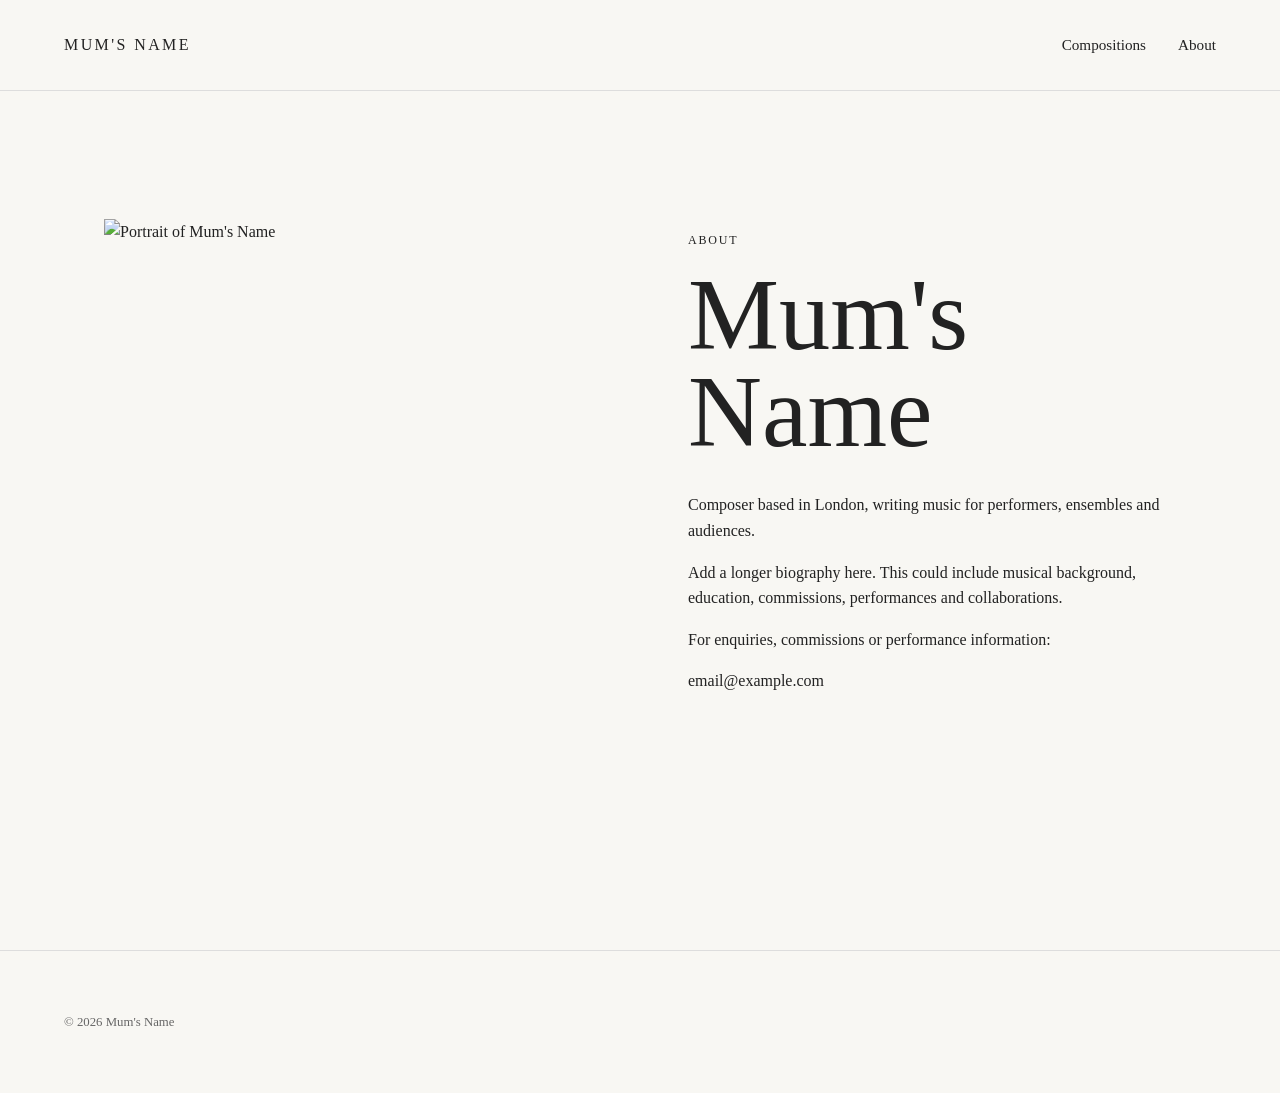
==== about.html @ 6aef1359 "basic webpage" ====
<!DOCTYPE html>
<html lang="en">
<head>
  <meta charset="UTF-8">
  <meta name="viewport" content="width=device-width, initial-scale=1.0">
  <title>About — Mum's Name</title>
  <link rel="stylesheet" href="style.css">
</head>

<body>

  <header>
    <a class="logo" href="index.html">MUM'S NAME</a>

    <nav>
      <a href="compositions.html">Compositions</a>
      <a href="about.html">About</a>
    </nav>
  </header>

  <main>

    <section class="about">

      <img src="images/portrait.jpg" alt="Portrait of Mum's Name">

      <div>
        <p class="eyebrow">About</p>
        <h1>Mum's Name</h1>

        <p>
          Composer based in London, writing music for
          performers, ensembles and audiences.
        </p>

        <p>
          Add a longer biography here. This could include
          musical background, education, commissions,
          performances and collaborations.
        </p>

        <p>
          For enquiries, commissions or performance information:
        </p>

        <a href="mailto:email@example.com">
          email@example.com
        </a>
      </div>

    </section>

  </main>

  <footer>
    <p>© 2026 Mum's Name</p>
  </footer>

  <script src="script.js"></script>
</body>
</html>
---- style.css ----
/* ---------- Base ---------- */

* {
  box-sizing: border-box;
}

body {
  margin: 0;
  font-family: Georgia, serif;
  color: #222;
  background: #f8f7f3;
  line-height: 1.6;
}

a {
  color: inherit;
  text-decoration: none;
}

img {
  width: 100%;
  display: block;
}


/* ---------- Header ---------- */

header {
  display: flex;
  justify-content: space-between;
  align-items: center;
  padding: 2rem 5%;
  border-bottom: 1px solid #ddd;
}

.logo {
  font-size: 1rem;
  letter-spacing: 0.15em;
}

nav {
  display: flex;
  gap: 2rem;
  font-size: 0.95rem;
}

nav a:hover {
  text-decoration: underline;
}


/* ---------- General ---------- */

main {
  max-width: 1200px;
  margin: auto;
  padding: 0 5%;
}

.eyebrow {
  text-transform: uppercase;
  letter-spacing: 0.15em;
  font-size: 0.75rem;
  margin-bottom: 1rem;
}

h1 {
  font-size: clamp(3rem, 8vw, 7rem);
  line-height: 0.95;
  font-weight: normal;
  margin: 0 0 2rem;
}

h2 {
  font-size: 2rem;
  font-weight: normal;
}

.intro {
  font-size: 1.3rem;
  max-width: 500px;
}


/* ---------- Buttons ---------- */

.button {
  display: inline-block;
  margin-top: 1rem;
  padding: 0.8rem 1.4rem;
  border: 1px solid #222;
}

.button:hover {
  background: #222;
  color: white;
}


/* ---------- Homepage ---------- */

.hero {
  padding: 12rem 0;
}

.featured {
  display: grid;
  grid-template-columns: 1fr 1fr;
  gap: 5rem;
  align-items: center;
  padding: 6rem 0;
}

.featured-text {
  max-width: 500px;
}

audio {
  width: 100%;
  margin: 1.5rem 0;
}


/* ---------- Compositions ---------- */

.page-heading {
  padding: 8rem 0 5rem;
}

.work {
  display: grid;
  grid-template-columns: 1fr 1fr;
  gap: 4rem;
  padding: 4rem 0;
  border-top: 1px solid #ddd;
}

.meta {
  font-size: 0.85rem;
  color: #666;
}


/* ---------- About ---------- */

.about {
  display: grid;
  grid-template-columns: 1fr 1fr;
  gap: 6rem;
  padding: 8rem 0;
}

.about img {
  max-height: 700px;
  object-fit: cover;
}


/* ---------- Footer ---------- */

footer {
  margin-top: 8rem;
  padding: 3rem 5%;
  border-top: 1px solid #ddd;
  color: #666;
  font-size: 0.8rem;
}


/* ---------- Mobile ---------- */

@media (max-width: 700px) {

  header {
    align-items: flex-start;
    gap: 1rem;
  }

  nav {
    gap: 1rem;
  }

  .hero {
    padding: 7rem 0;
  }

  .featured,
  .work,
  .about {
    grid-template-columns: 1fr;
    gap: 2rem;
  }

  .page-heading {
    padding: 6rem 0 3rem;
  }

}
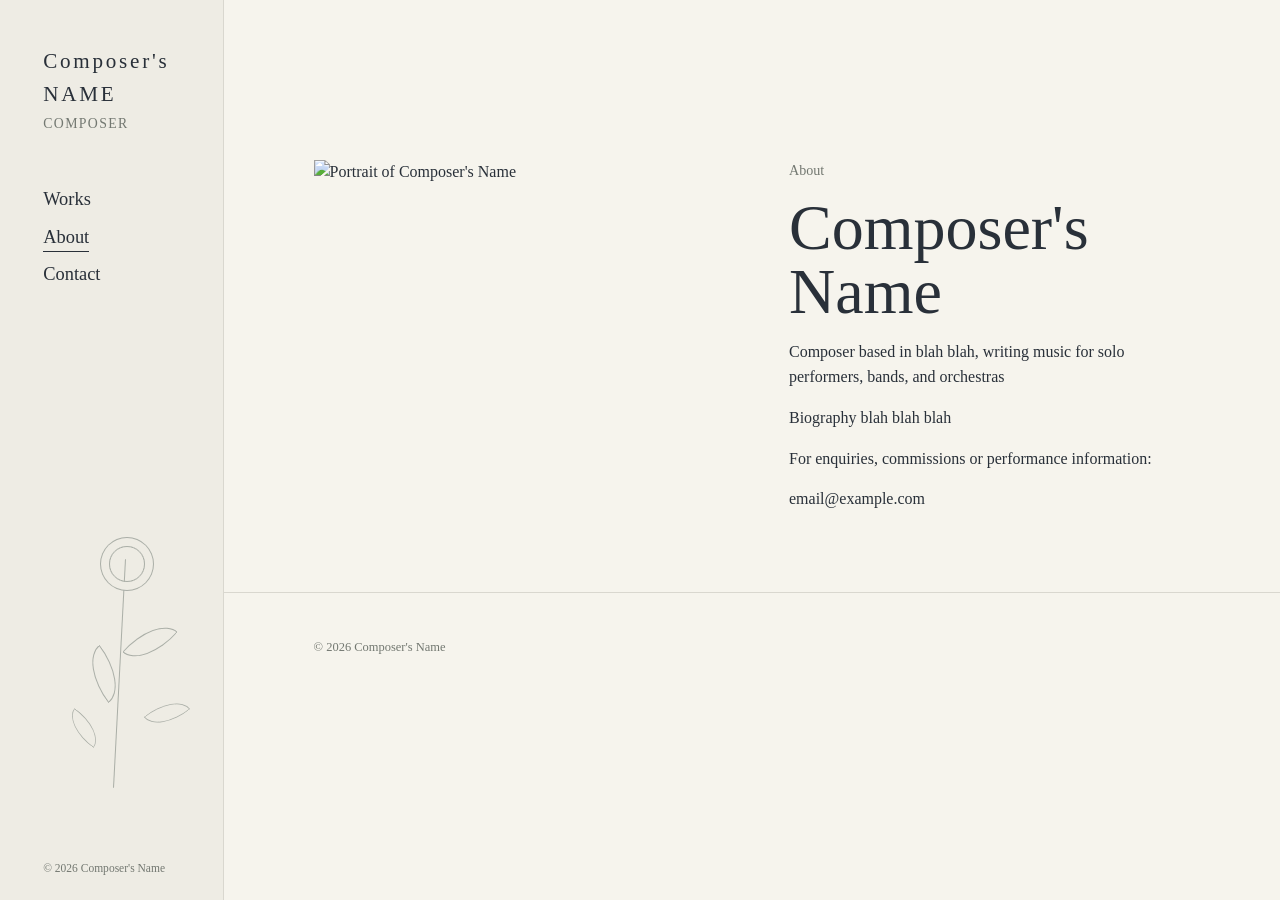
==== commit 6cd80ba7: "Updated frontent of app and made easier to edit content" ====
--- a/about.html
+++ b/about.html
@@ -3,47 +3,62 @@
 <head>
   <meta charset="UTF-8">
   <meta name="viewport" content="width=device-width, initial-scale=1.0">
-  <title>About — Mum's Name</title>
+  <title data-page-title>Loading...</title>
   <link rel="stylesheet" href="style.css">
 </head>
 
 <body>
 
-  <header>
-    <a class="logo" href="index.html">MUM'S NAME</a>
+  <header class="site-header">
+    <div class="brand-lockup">
+      <a class="logo" href="index.html">Composer's NAME</a>
+      <span class="brand-role">Composer</span>
+    </div>
 
     <nav>
-      <a href="compositions.html">Compositions</a>
-      <a href="about.html">About</a>
+      <a href="compositions.html">Works</a>
+      <a class="active" href="about.html">About</a>
+      <a href="mailto:email@example.com">Contact</a>
     </nav>
+
+    <div class="botanical" aria-hidden="true">
+      <span class="botanical-stem"></span>
+      <span class="leaf leaf-one"></span>
+      <span class="leaf leaf-two"></span>
+      <span class="leaf leaf-three"></span>
+      <span class="leaf leaf-four"></span>
+      <span class="flower"></span>
+    </div>
+
+    <p class="copyright">© 2026 Composer's Name</p>
   </header>
 
   <main>
 
     <section class="about">
 
-      <img src="images/portrait.jpg" alt="Portrait of Mum's Name">
+      <img src="images/portrait.jpg" alt="Portrait of Composer's Name">
 
       <div>
-        <p class="eyebrow">About</p>
-        <h1>Mum's Name</h1>
+        <p class="eyebrow" data-about-eyebrow>About</p>
+        <h1 data-about-heading>Composer's Name</h1>
 
-        <p>
+        <p data-about-intro>
           Composer based in London, writing music for
           performers, ensembles and audiences.
         </p>
 
-        <p>
+        <p data-about-bio>
           Add a longer biography here. This could include
           musical background, education, commissions,
           performances and collaborations.
         </p>
 
-        <p>
+        <p data-about-contact-label>
           For enquiries, commissions or performance information:
         </p>
 
-        <a href="mailto:email@example.com">
+        <a href="mailto:email@example.com" data-about-email>
           email@example.com
         </a>
       </div>
@@ -53,9 +68,10 @@
   </main>
 
   <footer>
-    <p>© 2026 Mum's Name</p>
+    <p data-footer>© 2026 Composer's Name</p>
   </footer>
 
+  <script src="content.js"></script>
   <script src="script.js"></script>
 </body>
 </html>
--- a/style.css
+++ b/style.css
@@ -1,198 +1,97 @@
 /* ---------- Base ---------- */
 
-* {
-  box-sizing: border-box;
+:root {
+  --paper: #f6f4ed;
+  --rail: #eeece4;
+  --ink: #293039;
+  --muted: #737871;
+  --rule: #d9d7cf;
+  --accent: #a34e3b;
 }
+
+* { box-sizing: border-box; }
 
 body {
   margin: 0;
-  font-family: Georgia, serif;
-  color: #222;
-  background: #f8f7f3;
-  line-height: 1.6;
+  font-family: Georgia, "Times New Roman", serif;
+  color: var(--ink);
+  background: var(--paper);
+  line-height: 1.55;
 }
 
-a {
-  color: inherit;
-  text-decoration: none;
+a { color: inherit; text-decoration: none; }
+img { width: 100%; display: block; }
+
+.site-header {
+  position: fixed;
+  inset: 0 auto 0 0;
+  width: 224px;
+  padding: 2.8rem 2.7rem 2rem;
+  background: var(--rail);
+  border-right: 1px solid var(--rule);
+  z-index: 2;
 }
 
-img {
-  width: 100%;
-  display: block;
-}
+.brand-lockup { display: flex; flex-direction: column; gap: 0.15rem; }
+.logo { font-size: 1.32rem; letter-spacing: 0.13em; }
+.brand-role { color: var(--muted); font-size: 0.864rem; letter-spacing: 0.1em; text-transform: uppercase; }
 
+nav { display: flex; flex-direction: column; gap: 0.5rem; margin-top: 3.2rem; font-size: 1.152rem; }
+nav a { width: fit-content; border-bottom: 1px solid transparent; }
+nav a:hover, nav a.active { border-bottom-color: var(--ink); }
 
-/* ---------- Header ---------- */
+.botanical { position: absolute; left: 2.9rem; right: 2rem; bottom: 7rem; height: 260px; opacity: 0.52; }
+.botanical-stem { position: absolute; left: 50%; bottom: 0; width: 1px; height: 88%; background: #6d7770; transform: rotate(3deg); }
+.leaf { position: absolute; width: 28px; height: 52px; border: 1px solid #6d7770; border-radius: 100% 0 100% 0; }
+.leaf-one { left: 30%; bottom: 34%; transform: rotate(-37deg); }
+.leaf-two { right: 19%; bottom: 46%; transform: rotate(42deg); }
+.leaf-three { left: 16%; bottom: 13%; transform: rotate(-54deg) scale(0.75); }
+.leaf-four { right: 7%; bottom: 19%; transform: rotate(52deg) scale(0.8); }
+.flower { position: absolute; left: 43%; top: 7%; width: 36px; height: 36px; border: 1px solid #6d7770; border-radius: 50%; box-shadow: 0 0 0 8px var(--rail), 0 0 0 9px #6d7770; }
+.copyright { position: absolute; bottom: 1.4rem; margin: 0; color: var(--muted); font-size: 0.72rem; }
 
-header {
-  display: flex;
-  justify-content: space-between;
-  align-items: center;
-  padding: 2rem 5%;
-  border-bottom: 1px solid #ddd;
-}
+main { max-width: 1050px; margin-left: 224px; padding: 0 7%; }
+.eyebrow { margin: 0 0 0.9rem; color: var(--muted); font-size: 0.88rem; }
+h1 { margin: 0; font-size: clamp(2.8rem, 5vw, 4.6rem); line-height: 1; font-weight: normal; }
+h2 { margin: 0; font-size: 1.05rem; font-weight: normal; }
+.intro { max-width: 500px; font-size: 1.2rem; }
 
-.logo {
-  font-size: 1rem;
-  letter-spacing: 0.15em;
-}
+.button { display: inline-block; margin-top: 1rem; padding: 0.65rem 1.1rem; border: 1px solid var(--ink); }
+.button:hover { color: var(--paper); background: var(--ink); }
 
-nav {
-  display: flex;
-  gap: 2rem;
-  font-size: 0.95rem;
-}
+.hero { min-height: 70vh; padding: 18vh 0 10vh; }
+.featured { display: grid; grid-template-columns: minmax(0, 1fr) minmax(0, 0.9fr); gap: 5rem; align-items: center; padding: 5rem 0; border-top: 1px solid var(--rule); }
+.featured-text { max-width: 420px; }
+audio { width: 100%; margin: 1rem 0; }
 
-nav a:hover {
-  text-decoration: underline;
-}
+.page-heading { padding: 7.5rem 0 3.4rem; }
+.page-heading .eyebrow { margin-top: 1rem; }
+.works { display: grid; grid-template-columns: repeat(2, minmax(0, 1fr)); column-gap: 3.2rem; row-gap: 3.5rem; padding-bottom: 4rem; }
+.work { min-width: 0; }
+.work > div:last-child { padding-top: 1rem; }
+.score-preview { position: relative; aspect-ratio: 1.78 / 1; overflow: hidden; border: 1px solid #dfdcd3; background-color: #e9e5da; background-image: repeating-linear-gradient(to bottom, transparent 0 18px, rgba(71, 76, 72, 0.25) 19px 20px); }
+.score-preview img { position: relative; z-index: 1; height: 100%; object-fit: cover; }
+.score-lines { position: absolute; inset: 25% 8% 25%; background: repeating-linear-gradient(to bottom, transparent 0 5px, rgba(51, 57, 54, 0.45) 6px 7px); }
+.score-notes { position: absolute; top: 34%; left: 18%; color: rgba(48, 54, 50, 0.55); font-size: 2rem; letter-spacing: 2.2rem; transform: rotate(-5deg); }
+.meta { margin: 0.2rem 0 0; color: var(--muted); font-size: 0.8rem; }
+.listen { margin-top: 0.85rem; font-size: 0.82rem; }
+.listen summary { cursor: pointer; list-style: none; }
+.listen summary::before { content: "▶"; margin-right: 0.55rem; font-size: 0.66rem; }
+.listen[open] summary::before { content: "▼"; }
+.listen audio { margin-top: 0.6rem; }
 
+.about { display: grid; grid-template-columns: minmax(0, 1fr) minmax(0, 1fr); gap: 5rem; padding: 10rem 0 5rem; }
+.about img { max-height: 580px; object-fit: cover; }
 
-/* ---------- General ---------- */
-
-main {
-  max-width: 1200px;
-  margin: auto;
-  padding: 0 5%;
-}
-
-.eyebrow {
-  text-transform: uppercase;
-  letter-spacing: 0.15em;
-  font-size: 0.75rem;
-  margin-bottom: 1rem;
-}
-
-h1 {
-  font-size: clamp(3rem, 8vw, 7rem);
-  line-height: 0.95;
-  font-weight: normal;
-  margin: 0 0 2rem;
-}
-
-h2 {
-  font-size: 2rem;
-  font-weight: normal;
-}
-
-.intro {
-  font-size: 1.3rem;
-  max-width: 500px;
-}
-
-
-/* ---------- Buttons ---------- */
-
-.button {
-  display: inline-block;
-  margin-top: 1rem;
-  padding: 0.8rem 1.4rem;
-  border: 1px solid #222;
-}
-
-.button:hover {
-  background: #222;
-  color: white;
-}
-
-
-/* ---------- Homepage ---------- */
-
-.hero {
-  padding: 12rem 0;
-}
-
-.featured {
-  display: grid;
-  grid-template-columns: 1fr 1fr;
-  gap: 5rem;
-  align-items: center;
-  padding: 6rem 0;
-}
-
-.featured-text {
-  max-width: 500px;
-}
-
-audio {
-  width: 100%;
-  margin: 1.5rem 0;
-}
-
-
-/* ---------- Compositions ---------- */
-
-.page-heading {
-  padding: 8rem 0 5rem;
-}
-
-.work {
-  display: grid;
-  grid-template-columns: 1fr 1fr;
-  gap: 4rem;
-  padding: 4rem 0;
-  border-top: 1px solid #ddd;
-}
-
-.meta {
-  font-size: 0.85rem;
-  color: #666;
-}
-
-
-/* ---------- About ---------- */
-
-.about {
-  display: grid;
-  grid-template-columns: 1fr 1fr;
-  gap: 6rem;
-  padding: 8rem 0;
-}
-
-.about img {
-  max-height: 700px;
-  object-fit: cover;
-}
-
-
-/* ---------- Footer ---------- */
-
-footer {
-  margin-top: 8rem;
-  padding: 3rem 5%;
-  border-top: 1px solid #ddd;
-  color: #666;
-  font-size: 0.8rem;
-}
-
-
-/* ---------- Mobile ---------- */
+footer { margin-left: 224px; padding: 2rem 7%; border-top: 1px solid var(--rule); color: var(--muted); font-size: 0.78rem; }
 
 @media (max-width: 700px) {
-
-  header {
-    align-items: flex-start;
-    gap: 1rem;
-  }
-
-  nav {
-    gap: 1rem;
-  }
-
-  .hero {
-    padding: 7rem 0;
-  }
-
-  .featured,
-  .work,
-  .about {
-    grid-template-columns: 1fr;
-    gap: 2rem;
-  }
-
-  .page-heading {
-    padding: 6rem 0 3rem;
-  }
-
+  .site-header { position: relative; width: 100%; height: auto; min-height: 0; padding: 1.5rem 7%; border-right: 0; border-bottom: 1px solid var(--rule); }
+  nav { flex-direction: row; gap: 1.2rem; margin-top: 1.4rem; font-size: 0.88rem; }
+  .botanical, .copyright { display: none; }
+  main, footer { margin-left: 0; }
+  .hero { min-height: auto; padding: 7rem 0; }
+  .featured, .about { grid-template-columns: 1fr; gap: 2rem; padding: 5rem 0; }
+  .page-heading { padding: 5rem 0 2.8rem; }
+  .works { grid-template-columns: 1fr; row-gap: 2.8rem; }
 }
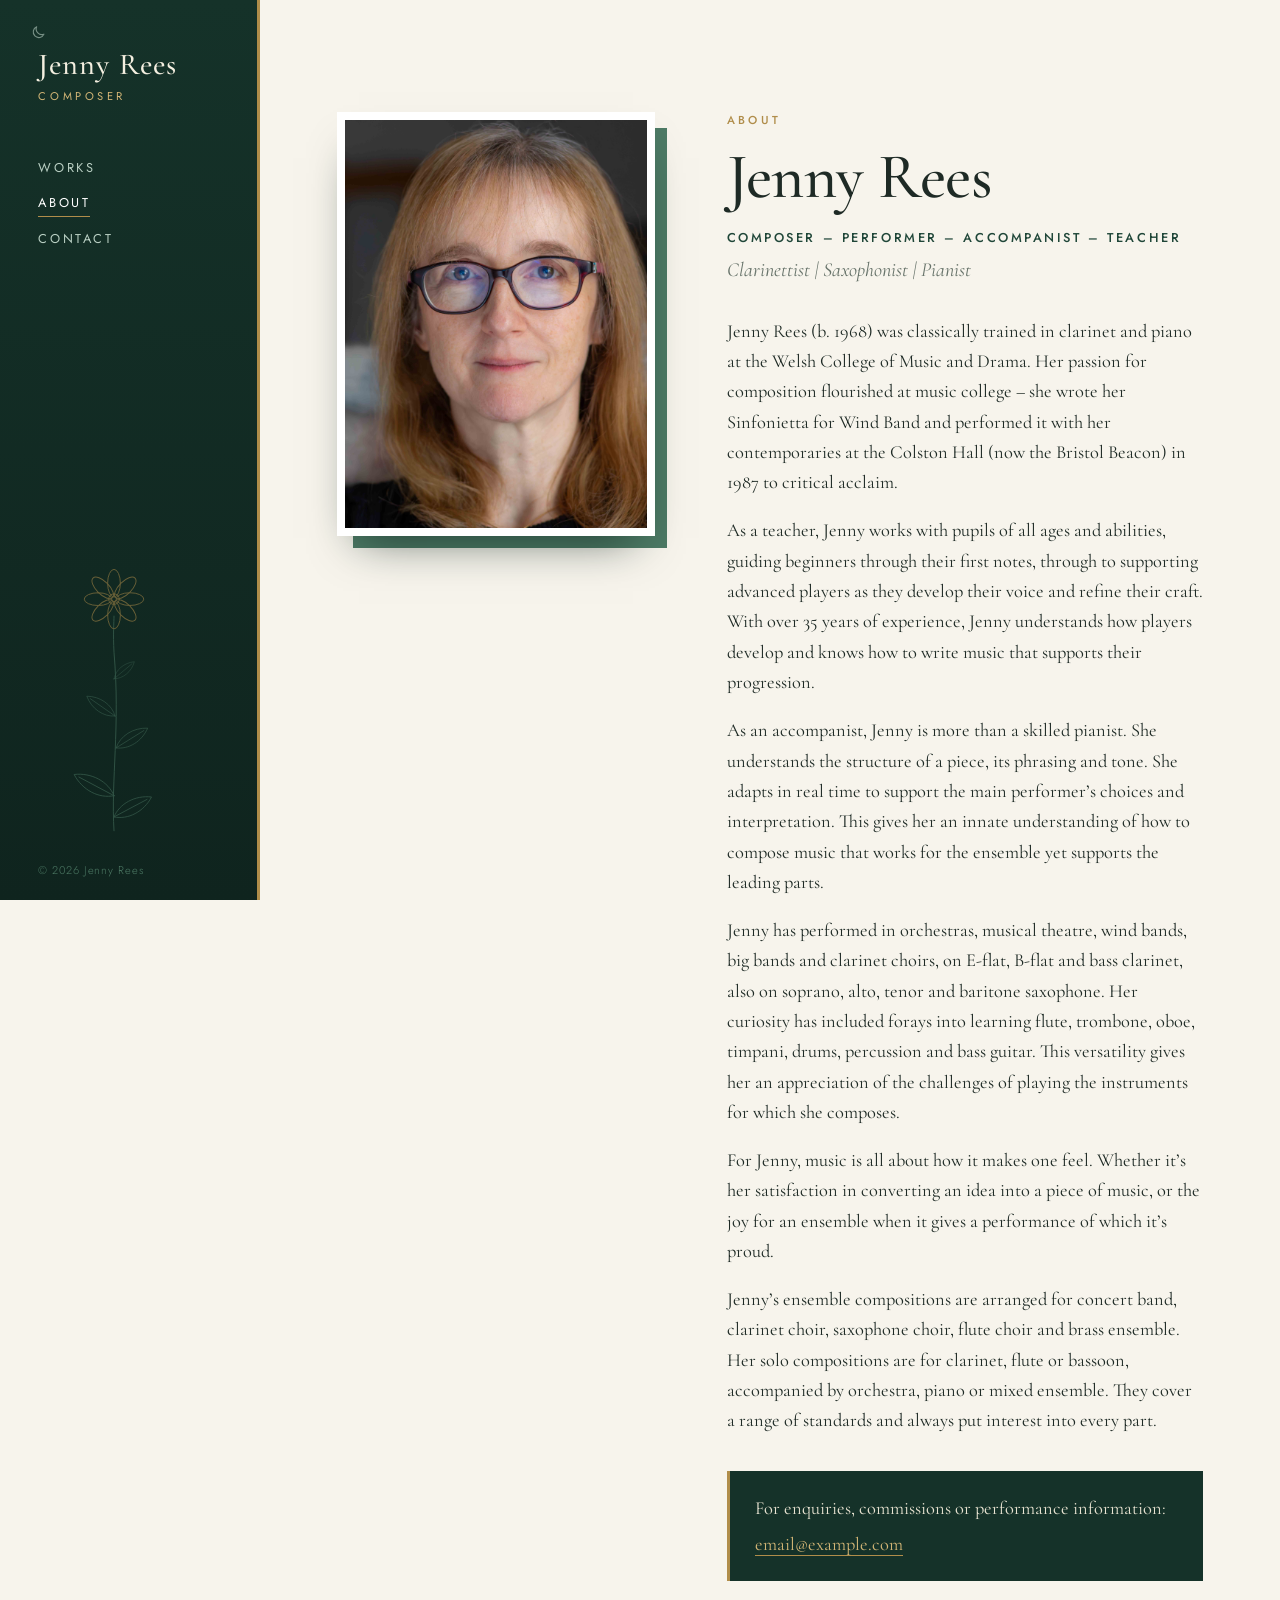
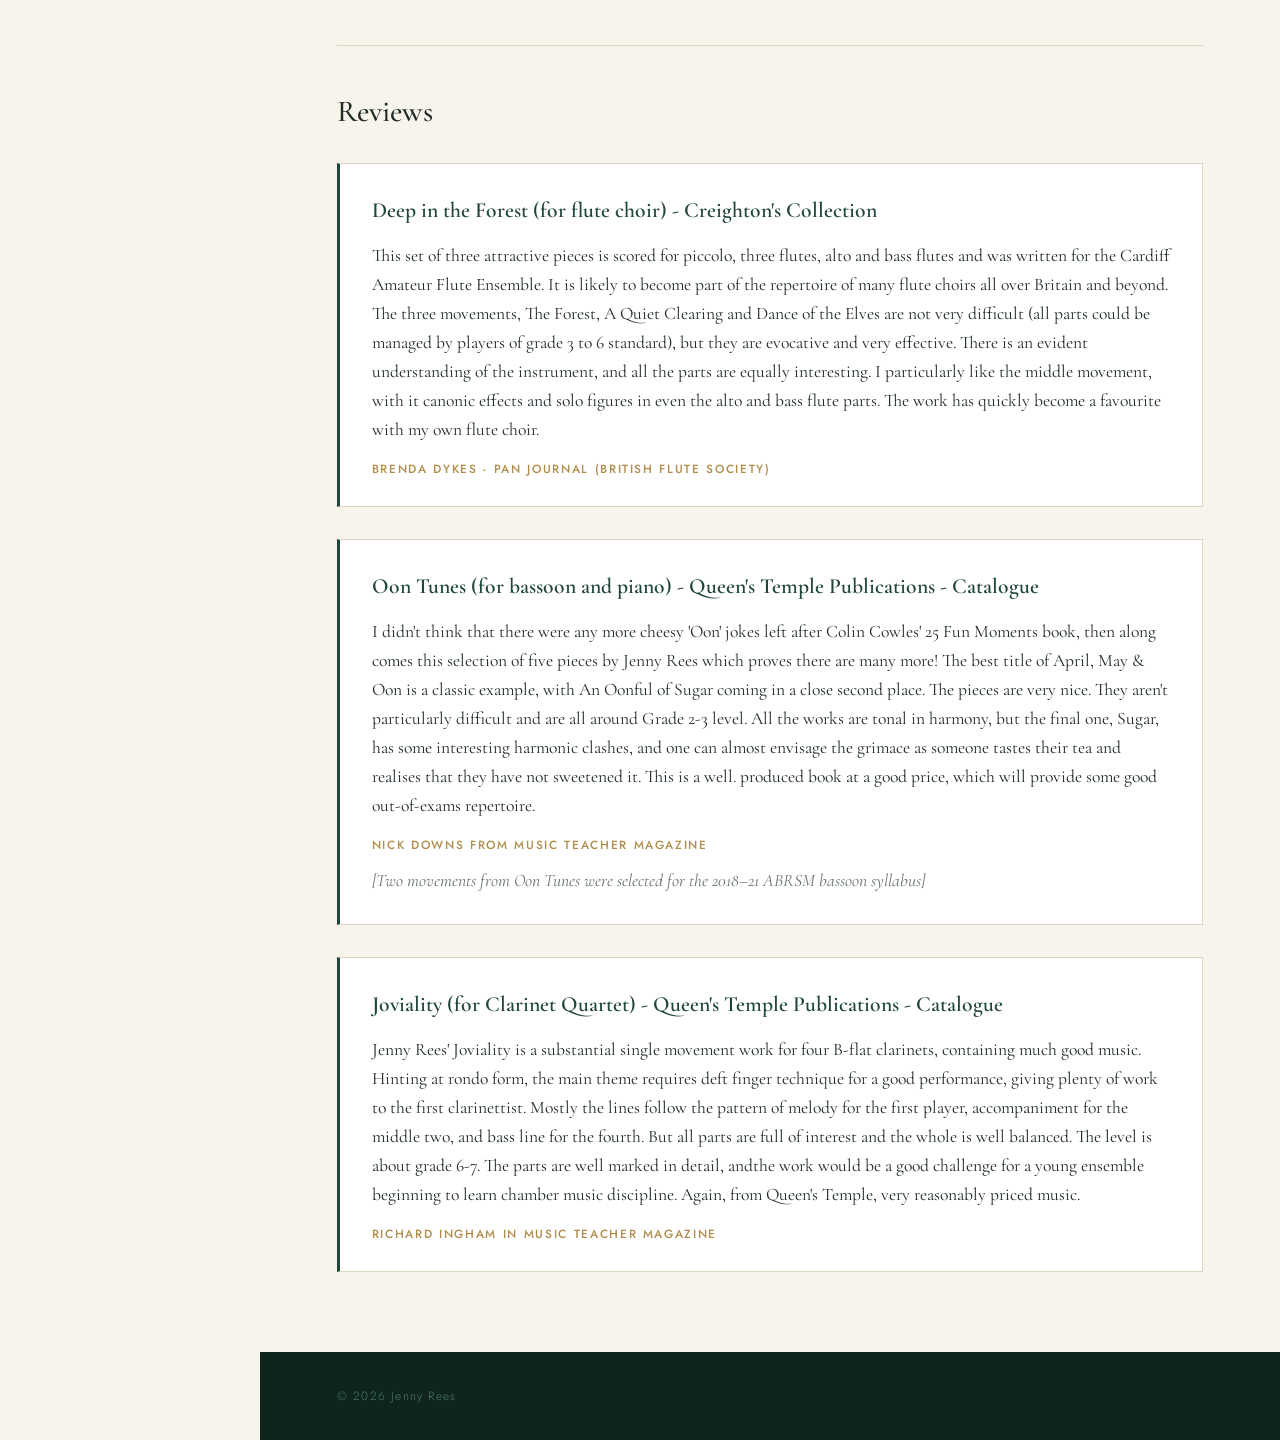
==== commit ee114718: "Added music page and music previews, added composer description" ====
--- a/about.html
+++ b/about.html
@@ -4,14 +4,29 @@
   <meta charset="UTF-8">
   <meta name="viewport" content="width=device-width, initial-scale=1.0">
   <title data-page-title>Loading...</title>
+  <script>
+    try {
+      var saved = localStorage.getItem('theme');
+      var dark = saved ? saved === 'dark' : window.matchMedia('(prefers-color-scheme: dark)').matches;
+      document.documentElement.setAttribute('data-theme', dark ? 'dark' : 'light');
+    } catch (e) {}
+  </script>
+  <link rel="preconnect" href="https://fonts.googleapis.com">
+  <link rel="preconnect" href="https://fonts.gstatic.com" crossorigin>
+  <link href="https://fonts.googleapis.com/css2?family=Cormorant+Garamond:ital,wght@0,400;0,500;0,600;1,400&family=Jost:wght@300;400;500&display=swap" rel="stylesheet">
   <link rel="stylesheet" href="style.css">
 </head>
 
 <body>
 
   <header class="site-header">
+    <button class="theme-toggle" type="button" aria-label="Switch to dark theme">
+      <svg class="icon-moon" viewBox="0 0 24 24" aria-hidden="true"><path d="M20 14.5A8 8 0 0 1 9.5 4 8 8 0 1 0 20 14.5z"/></svg>
+      <svg class="icon-sun" viewBox="0 0 24 24" aria-hidden="true"><circle cx="12" cy="12" r="4"/><path d="M12 2v2M12 20v2M4.9 4.9l1.4 1.4M17.7 17.7l1.4 1.4M2 12h2M20 12h2M4.9 19.1l1.4-1.4M17.7 6.3l1.4-1.4"/></svg>
+    </button>
+
     <div class="brand-lockup">
-      <a class="logo" href="index.html">Composer's NAME</a>
+      <a class="logo" href="index.html">Jenny Rees</a>
       <span class="brand-role">Composer</span>
     </div>
 
@@ -22,53 +37,63 @@
     </nav>
 
     <div class="botanical" aria-hidden="true">
-      <span class="botanical-stem"></span>
-      <span class="leaf leaf-one"></span>
-      <span class="leaf leaf-two"></span>
-      <span class="leaf leaf-three"></span>
-      <span class="leaf leaf-four"></span>
-      <span class="flower"></span>
+    <svg class="botanical-art" viewBox="0 0 160 270" aria-hidden="true">
+      <defs>
+        <g id="leaf"><path d="M0 0C11-13 11-34 0-50 -11-34 -11-13 0 0Z"/><path d="M0 0V-44"/></g>
+      </defs>
+      <g class="art-line">
+        <path d="M80 268C77 220 86 170 80 100 79 82 80 72 80 66"/>
+        <use href="#leaf" transform="translate(80 255) rotate(62) scale(.8)"/>
+        <use href="#leaf" transform="translate(80 235) rotate(-62) scale(.85)"/>
+        <use href="#leaf" transform="translate(82 190) rotate(58) scale(.7)"/>
+        <use href="#leaf" transform="translate(81 160) rotate(-55) scale(.65)"/>
+        <use href="#leaf" transform="translate(80 125) rotate(50) scale(.5)"/>
+        <g class="bloom" transform="translate(80 50)">
+          <ellipse cx="0" cy="-15" rx="6" ry="13" transform="rotate(0)"/><ellipse cx="0" cy="-15" rx="6" ry="13" transform="rotate(45)"/><ellipse cx="0" cy="-15" rx="6" ry="13" transform="rotate(90)"/><ellipse cx="0" cy="-15" rx="6" ry="13" transform="rotate(135)"/><ellipse cx="0" cy="-15" rx="6" ry="13" transform="rotate(180)"/><ellipse cx="0" cy="-15" rx="6" ry="13" transform="rotate(225)"/><ellipse cx="0" cy="-15" rx="6" ry="13" transform="rotate(270)"/><ellipse cx="0" cy="-15" rx="6" ry="13" transform="rotate(315)"/>
+          <circle r="5"/>
+        </g>
+      </g>
+    </svg>
     </div>
 
-    <p class="copyright">© 2026 Composer's Name</p>
+    <p class="copyright">© 2026 Jenny Rees</p>
   </header>
 
   <main>
 
     <section class="about">
 
-      <img src="images/portrait.jpg" alt="Portrait of Composer's Name">
+      <img src="images/portrait.jpg" alt="Portrait of Jenny Rees">
 
-      <div>
+      <div class="about-text">
         <p class="eyebrow" data-about-eyebrow>About</p>
-        <h1 data-about-heading>Composer's Name</h1>
+        <h1 data-about-heading>Jenny Rees</h1>
+        <p class="roles" data-about-roles></p>
+        <p class="instruments" data-about-instruments></p>
 
-        <p data-about-intro>
-          Composer based in London, writing music for
-          performers, ensembles and audiences.
-        </p>
+        <div class="bio" data-about-bio></div>
 
-        <p data-about-bio>
-          Add a longer biography here. This could include
-          musical background, education, commissions,
-          performances and collaborations.
-        </p>
-
-        <p data-about-contact-label>
-          For enquiries, commissions or performance information:
-        </p>
-
-        <a href="mailto:email@example.com" data-about-email>
-          email@example.com
-        </a>
+        <div class="contact">
+          <p data-about-contact-label>
+            For enquiries, commissions or performance information:
+          </p>
+          <a href="mailto:email@example.com" data-about-email>
+            email@example.com
+          </a>
+        </div>
       </div>
 
+    </section>
+
+    <section class="reviews">
+      <h2 data-about-reviews-heading>Reviews</h2>
+      <div class="review-list" data-about-reviews></div>
     </section>
 
   </main>
 
   <footer>
-    <p data-footer>© 2026 Composer's Name</p>
+    <p data-footer>© 2026 Jenny Rees</p>
   </footer>
 
   <script src="content.js"></script>
--- a/style.css
+++ b/style.css
@@ -1,97 +1,198 @@
 /* ---------- Base ---------- */
 
 :root {
-  --paper: #f6f4ed;
-  --rail: #eeece4;
-  --ink: #293039;
-  --muted: #737871;
-  --rule: #d9d7cf;
-  --accent: #a34e3b;
+  --paper: #f7f4ec;
+  --paper-deep: #efeadc;
+  --green-900: #0f241e;
+  --green-800: #153229;
+  --green-700: #1f4638;
+  --green-500: #4d7a65;
+  --green-200: #b9cfc3;
+  --ink: #1e2a25;
+  --muted: #667269;
+  --rule: #dcd6c4;
+  --accent: #b08d4a;
+  --accent-soft: #d3b676;
+  --card: #ffffff;
+  --frame: #ffffff;
+  --heading-accent: var(--green-700);
+  --btn-bg: var(--green-700);
+  --btn-fg: #f4efe0;
+  --serif: "Cormorant Garamond", Georgia, "Times New Roman", serif;
+  --sans: "Jost", "Helvetica Neue", Arial, sans-serif;
+}
+
+[data-theme="dark"] {
+  color-scheme: dark;
+  --paper: #0b1511;
+  --paper-deep: #14231d;
+  --ink: #e6e1d1;
+  --muted: #9aa99f;
+  --rule: #25392f;
+  --card: #12201a;
+  --frame: #e9e4d2;
+  --heading-accent: var(--green-200);
+  --btn-bg: var(--accent-soft);
+  --btn-fg: var(--green-900);
 }
 
 * { box-sizing: border-box; }
 
 body {
   margin: 0;
-  font-family: Georgia, "Times New Roman", serif;
+  font-family: var(--serif);
+  font-size: 1.15rem;
   color: var(--ink);
   background: var(--paper);
-  line-height: 1.55;
+  line-height: 1.65;
+  -webkit-font-smoothing: antialiased;
+  overflow-x: clip;
 }
 
 a { color: inherit; text-decoration: none; }
 img { width: 100%; display: block; }
+::selection { background: var(--green-700); color: #fff; }
+
+/* ---------- Sidebar ---------- */
 
 .site-header {
   position: fixed;
   inset: 0 auto 0 0;
-  width: 224px;
-  padding: 2.8rem 2.7rem 2rem;
-  background: var(--rail);
-  border-right: 1px solid var(--rule);
+  width: 260px;
+  padding: 3rem 2.4rem 2rem;
+  color: var(--green-200);
+  background: linear-gradient(180deg, var(--green-800), var(--green-900));
+  border-right: 3px solid var(--accent);
   z-index: 2;
 }
 
-.brand-lockup { display: flex; flex-direction: column; gap: 0.15rem; }
-.logo { font-size: 1.32rem; letter-spacing: 0.13em; }
-.brand-role { color: var(--muted); font-size: 0.864rem; letter-spacing: 0.1em; text-transform: uppercase; }
+.brand-lockup { display: flex; flex-direction: column; gap: 0.4rem; }
+.logo { color: #f4efe0; font-size: 1.9rem; font-weight: 500; line-height: 1.1; letter-spacing: 0.04em; }
+.brand-role { color: var(--accent-soft); font: 400 0.7rem var(--sans); letter-spacing: 0.32em; text-transform: uppercase; }
 
-nav { display: flex; flex-direction: column; gap: 0.5rem; margin-top: 3.2rem; font-size: 1.152rem; }
-nav a { width: fit-content; border-bottom: 1px solid transparent; }
-nav a:hover, nav a.active { border-bottom-color: var(--ink); }
+nav { display: flex; flex-direction: column; gap: 0.7rem; margin-top: 3.4rem; font: 400 0.8rem var(--sans); letter-spacing: 0.2em; text-transform: uppercase; }
+nav a { width: fit-content; padding-bottom: 0.25rem; border-bottom: 1px solid transparent; transition: color 0.2s, border-color 0.2s; }
+nav a:hover, nav a.active { color: #fff; border-bottom-color: var(--accent); }
 
-.botanical { position: absolute; left: 2.9rem; right: 2rem; bottom: 7rem; height: 260px; opacity: 0.52; }
-.botanical-stem { position: absolute; left: 50%; bottom: 0; width: 1px; height: 88%; background: #6d7770; transform: rotate(3deg); }
-.leaf { position: absolute; width: 28px; height: 52px; border: 1px solid #6d7770; border-radius: 100% 0 100% 0; }
-.leaf-one { left: 30%; bottom: 34%; transform: rotate(-37deg); }
-.leaf-two { right: 19%; bottom: 46%; transform: rotate(42deg); }
-.leaf-three { left: 16%; bottom: 13%; transform: rotate(-54deg) scale(0.75); }
-.leaf-four { right: 7%; bottom: 19%; transform: rotate(52deg) scale(0.8); }
-.flower { position: absolute; left: 43%; top: 7%; width: 36px; height: 36px; border: 1px solid #6d7770; border-radius: 50%; box-shadow: 0 0 0 8px var(--rail), 0 0 0 9px #6d7770; }
-.copyright { position: absolute; bottom: 1.4rem; margin: 0; color: var(--muted); font-size: 0.72rem; }
+.botanical { position: absolute; left: 1.8rem; width: 170px; bottom: 4.2rem; opacity: 0.55; }
+.botanical-art { display: block; width: 100%; height: auto; overflow: visible; }
+.art-line { fill: none; stroke: var(--green-500); stroke-width: 0.9; stroke-linecap: round; stroke-linejoin: round; }
+.art-line .bloom { stroke: var(--accent); }
+.art-line .fill { fill: var(--accent); stroke: none; }
+.copyright { position: absolute; bottom: 1.4rem; margin: 0; color: var(--green-500); font: 300 0.7rem var(--sans); letter-spacing: 0.08em; }
 
-main { max-width: 1050px; margin-left: 224px; padding: 0 7%; }
-.eyebrow { margin: 0 0 0.9rem; color: var(--muted); font-size: 0.88rem; }
-h1 { margin: 0; font-size: clamp(2.8rem, 5vw, 4.6rem); line-height: 1; font-weight: normal; }
-h2 { margin: 0; font-size: 1.05rem; font-weight: normal; }
-.intro { max-width: 500px; font-size: 1.2rem; }
+/* ---------- Theme switch ---------- */
 
-.button { display: inline-block; margin-top: 1rem; padding: 0.65rem 1.1rem; border: 1px solid var(--ink); }
-.button:hover { color: var(--paper); background: var(--ink); }
+.theme-toggle { position: absolute; top: 1rem; left: 1.4rem; display: flex; width: 2rem; height: 2rem; padding: 0; align-items: center; justify-content: center; color: var(--green-200); background: transparent; border: 1px solid transparent; border-radius: 50%; opacity: 0.6; cursor: pointer; transition: opacity 0.2s, border-color 0.2s, color 0.2s; }
+.theme-toggle:hover, .theme-toggle:focus-visible { opacity: 1; color: var(--accent-soft); border-color: var(--green-500); }
+.theme-toggle svg { width: 1.05rem; height: 1.05rem; fill: none; stroke: currentColor; stroke-width: 1.6; stroke-linecap: round; stroke-linejoin: round; }
+.theme-toggle .icon-sun { display: none; }
+[data-theme="dark"] .theme-toggle .icon-sun { display: block; }
+[data-theme="dark"] .theme-toggle .icon-moon { display: none; }
 
-.hero { min-height: 70vh; padding: 18vh 0 10vh; }
-.featured { display: grid; grid-template-columns: minmax(0, 1fr) minmax(0, 0.9fr); gap: 5rem; align-items: center; padding: 5rem 0; border-top: 1px solid var(--rule); }
-.featured-text { max-width: 420px; }
+/* ---------- Typography ---------- */
+
+main { max-width: 1180px; margin-left: 260px; padding: 0 6%; }
+.eyebrow { margin: 0 0 1rem; color: var(--accent); font: 500 0.72rem var(--sans); letter-spacing: 0.3em; text-transform: uppercase; }
+h1 { margin: 0; font-size: clamp(2.8rem, 5vw, 4.8rem); line-height: 1.02; font-weight: 500; letter-spacing: -0.01em; }
+h2 { margin: 0; font-size: 1.9rem; font-weight: 500; line-height: 1.2; }
+.intro { max-width: 540px; margin: 1.6rem 0 0; font-size: 1.3rem; color: var(--muted); }
+
+.button { display: inline-block; margin-top: 2rem; padding: 0.9rem 1.8rem; color: var(--btn-fg); background: var(--btn-bg); font: 400 0.76rem var(--sans); letter-spacing: 0.22em; text-transform: uppercase; border: 1px solid var(--btn-bg); transition: background 0.2s, color 0.2s, border-color 0.2s; }
+.button:hover { color: var(--green-900); background: #fff; border-color: #fff; }
+[data-theme="light"] .button:hover, :root:not([data-theme]) .button:hover { background: var(--accent-soft); border-color: var(--accent-soft); }
+
+/* ---------- Home ---------- */
+
+.hero { padding: 14vh 0 9vh; }
+.hero::before { content: ""; display: block; width: 64px; height: 2px; margin-bottom: 2rem; background: var(--accent); }
+
+.featured { display: grid; grid-template-columns: minmax(0, 1.2fr) minmax(0, 1fr); gap: 4rem; align-items: center; margin: 0 -6vw 5rem -1rem; padding: 4rem 4rem 4rem 3rem; color: #e9e4d2; background: linear-gradient(135deg, var(--green-800), var(--green-900)); box-shadow: 0 24px 50px -28px rgba(15, 36, 30, 0.7); }
+.featured > div:first-child { min-width: 0; }
+.featured-score { width: 100%; height: auto; display: block; border: 8px solid var(--frame); background: var(--frame); box-shadow: 0 18px 36px -12px rgba(0, 0, 0, 0.55); }
+.featured-text { max-width: 440px; }
+.featured-text .eyebrow { color: var(--accent-soft); }
+.featured-text h2 { color: #fff; font-size: 2.5rem; }
+.featured-text p { margin: 0.6rem 0; }
+.featured-text a[data-view-all] { display: inline-block; margin-top: 0.6rem; color: var(--accent-soft); font: 400 0.76rem var(--sans); letter-spacing: 0.2em; text-transform: uppercase; border-bottom: 1px solid transparent; }
+.featured-text a[data-view-all]:hover { border-bottom-color: var(--accent-soft); }
+
+/* ---------- Audio ---------- */
+
 audio { width: 100%; margin: 1rem 0; }
+.custom-audio { display: flex; align-items: center; gap: 0.8rem; margin: 1.2rem 0; }
+.audio-toggle { flex: none; width: 2.5rem; height: 2.5rem; padding: 0; color: var(--green-900); background: var(--accent-soft); border: 0; border-radius: 50%; font-size: 0.8rem; cursor: pointer; transition: background 0.2s; }
+.audio-toggle:hover { background: #fff; }
+.audio-seek { flex: 1; min-width: 0; accent-color: var(--accent); cursor: pointer; }
+.audio-time { white-space: nowrap; font: 300 0.75rem var(--sans); letter-spacing: 0.05em; opacity: 0.8; }
 
-.page-heading { padding: 7.5rem 0 3.4rem; }
-.page-heading .eyebrow { margin-top: 1rem; }
-.works { display: grid; grid-template-columns: repeat(2, minmax(0, 1fr)); column-gap: 3.2rem; row-gap: 3.5rem; padding-bottom: 4rem; }
-.work { min-width: 0; }
-.work > div:last-child { padding-top: 1rem; }
-.score-preview { position: relative; aspect-ratio: 1.78 / 1; overflow: hidden; border: 1px solid #dfdcd3; background-color: #e9e5da; background-image: repeating-linear-gradient(to bottom, transparent 0 18px, rgba(71, 76, 72, 0.25) 19px 20px); }
-.score-preview img { position: relative; z-index: 1; height: 100%; object-fit: cover; }
-.score-lines { position: absolute; inset: 25% 8% 25%; background: repeating-linear-gradient(to bottom, transparent 0 5px, rgba(51, 57, 54, 0.45) 6px 7px); }
-.score-notes { position: absolute; top: 34%; left: 18%; color: rgba(48, 54, 50, 0.55); font-size: 2rem; letter-spacing: 2.2rem; transform: rotate(-5deg); }
-.meta { margin: 0.2rem 0 0; color: var(--muted); font-size: 0.8rem; }
-.listen { margin-top: 0.85rem; font-size: 0.82rem; }
+/* ---------- Works ---------- */
+
+.page-heading { display: flex; flex-direction: column; padding: 8rem 0 3.4rem; }
+.page-heading h1 { margin-bottom: 0.4rem; }
+.page-heading .eyebrow { order: -1; }
+.page-heading::after { content: ""; display: block; width: 64px; height: 2px; margin-top: 2rem; background: var(--accent); }
+.works { display: grid; grid-template-columns: repeat(2, minmax(0, 1fr)); gap: 3.5rem; padding-bottom: 5rem; }
+.work { min-width: 0; padding: 1.6rem; background: var(--card); border: 1px solid var(--rule); border-top: 3px solid var(--green-500); box-shadow: 0 16px 34px -26px rgba(15, 36, 30, 0.6); transition: transform 0.25s, box-shadow 0.25s; }
+.work:hover { transform: translateY(-4px); box-shadow: 0 24px 40px -24px rgba(15, 36, 30, 0.6); }
+.work > div:last-child { padding-top: 1.3rem; }
+.score-preview { position: relative; aspect-ratio: 1 / 1.414; overflow: hidden; border: 1px solid var(--rule); background-color: var(--paper-deep); }
+.score-preview img { width: 100%; height: auto; display: block; }
+.meta { margin: 0.2rem 0 0.8rem; color: var(--accent); font: 500 0.72rem var(--sans); letter-spacing: 0.18em; text-transform: uppercase; }
+.work p { margin: 0.5rem 0; }
+.listen { margin-top: 1rem; padding-top: 1rem; border-top: 1px solid var(--rule); font: 400 0.76rem var(--sans); letter-spacing: 0.2em; text-transform: uppercase; color: var(--heading-accent); }
 .listen summary { cursor: pointer; list-style: none; }
-.listen summary::before { content: "▶"; margin-right: 0.55rem; font-size: 0.66rem; }
+.listen summary::-webkit-details-marker { display: none; }
+.listen summary::before { content: "▶"; margin-right: 0.7rem; font-size: 0.62rem; }
 .listen[open] summary::before { content: "▼"; }
-.listen audio { margin-top: 0.6rem; }
+.listen .custom-audio { margin-top: 0.8rem; color: var(--ink); }
+.listen .audio-toggle { color: var(--green-900); }
 
-.about { display: grid; grid-template-columns: minmax(0, 1fr) minmax(0, 1fr); gap: 5rem; padding: 10rem 0 5rem; }
-.about img { max-height: 580px; object-fit: cover; }
+/* ---------- About ---------- */
 
-footer { margin-left: 224px; padding: 2rem 7%; border-top: 1px solid var(--rule); color: var(--muted); font-size: 0.78rem; }
+.about { display: grid; grid-template-columns: minmax(0, 0.8fr) minmax(0, 1.2fr); gap: 4.5rem; align-items: start; padding: 7rem 0 4rem; }
+.about > img { position: sticky; top: 3rem; aspect-ratio: 3 / 4; object-fit: cover; object-position: center top; border: 8px solid var(--frame); box-shadow: 0 24px 44px -22px rgba(15, 36, 30, 0.7), 14px 14px 0 -2px var(--green-500); }
+.roles { margin: 1.2rem 0 0; color: var(--heading-accent); font: 500 0.8rem var(--sans); letter-spacing: 0.2em; text-transform: uppercase; }
+.instruments { margin: 0.4rem 0 1.8rem; color: var(--muted); font-size: 1.25rem; font-style: italic; }
+.bio p { margin: 0 0 1.1rem; }
+.contact { margin-top: 2.2rem; padding: 1.4rem 1.6rem; background: var(--green-800); color: #e9e4d2; border-left: 3px solid var(--accent); }
+.contact p { margin: 0 0 0.3rem; }
+.contact a { color: var(--accent-soft); border-bottom: 1px solid var(--accent); }
+
+.reviews { padding: 3rem 0 5rem; border-top: 1px solid var(--rule); }
+.reviews h2 { margin-bottom: 2rem; }
+.review-list { display: grid; gap: 2rem; }
+.review { margin: 0; padding: 1.8rem 2rem; background: var(--card); border: 1px solid var(--rule); border-left: 3px solid var(--green-700); }
+.review h3 { margin: 0 0 0.8rem; color: var(--heading-accent); font-size: 1.35rem; font-weight: 600; }
+.review p { margin: 0; font-size: 1.1rem; }
+.review footer { margin: 1rem 0 0; padding: 0; border: 0; color: var(--accent); font: 500 0.74rem var(--sans); letter-spacing: 0.14em; text-transform: uppercase; }
+.review .review-note { margin-top: 0.8rem; color: var(--muted); font-style: italic; }
+
+/* ---------- Footer ---------- */
+
+body > footer { margin-left: 260px; padding: 2.2rem 6%; color: var(--green-500); background: var(--green-900); font: 300 0.75rem var(--sans); letter-spacing: 0.1em; }
+body > footer p { margin: 0; }
+
+/* ---------- Responsive ---------- */
+
+@media (max-width: 1000px) {
+  .featured { grid-template-columns: 1fr; gap: 2.5rem; margin-left: -6vw; padding: 3rem 6vw; }
+  .about { grid-template-columns: 1fr; gap: 2.5rem; }
+  .about > img { position: static; max-width: 420px; }
+}
 
 @media (max-width: 700px) {
-  .site-header { position: relative; width: 100%; height: auto; min-height: 0; padding: 1.5rem 7%; border-right: 0; border-bottom: 1px solid var(--rule); }
-  nav { flex-direction: row; gap: 1.2rem; margin-top: 1.4rem; font-size: 0.88rem; }
+  .site-header { position: relative; width: 100%; padding: 1.6rem 7%; border-right: 0; border-bottom: 3px solid var(--accent); }
+  .theme-toggle { top: 1.2rem; left: auto; right: 7%; }
+  .logo { font-size: 1.6rem; }
+  nav { flex-direction: row; gap: 1.6rem; margin-top: 1.2rem; }
   .botanical, .copyright { display: none; }
-  main, footer { margin-left: 0; }
-  .hero { min-height: auto; padding: 7rem 0; }
-  .featured, .about { grid-template-columns: 1fr; gap: 2rem; padding: 5rem 0; }
-  .page-heading { padding: 5rem 0 2.8rem; }
-  .works { grid-template-columns: 1fr; row-gap: 2.8rem; }
-}+  main, body > footer { margin-left: 0; }
+  main { padding: 0 7%; }
+  .hero { min-height: auto; padding: 5rem 0; }
+  .featured { margin: 0 -7vw 4rem; padding: 3rem 7vw; }
+  .page-heading { padding: 4.5rem 0 2.5rem; }
+  .works { grid-template-columns: 1fr; gap: 2.5rem; }
+  .about { padding: 4rem 0 3rem; }
+  .review { padding: 1.4rem; }
+}
